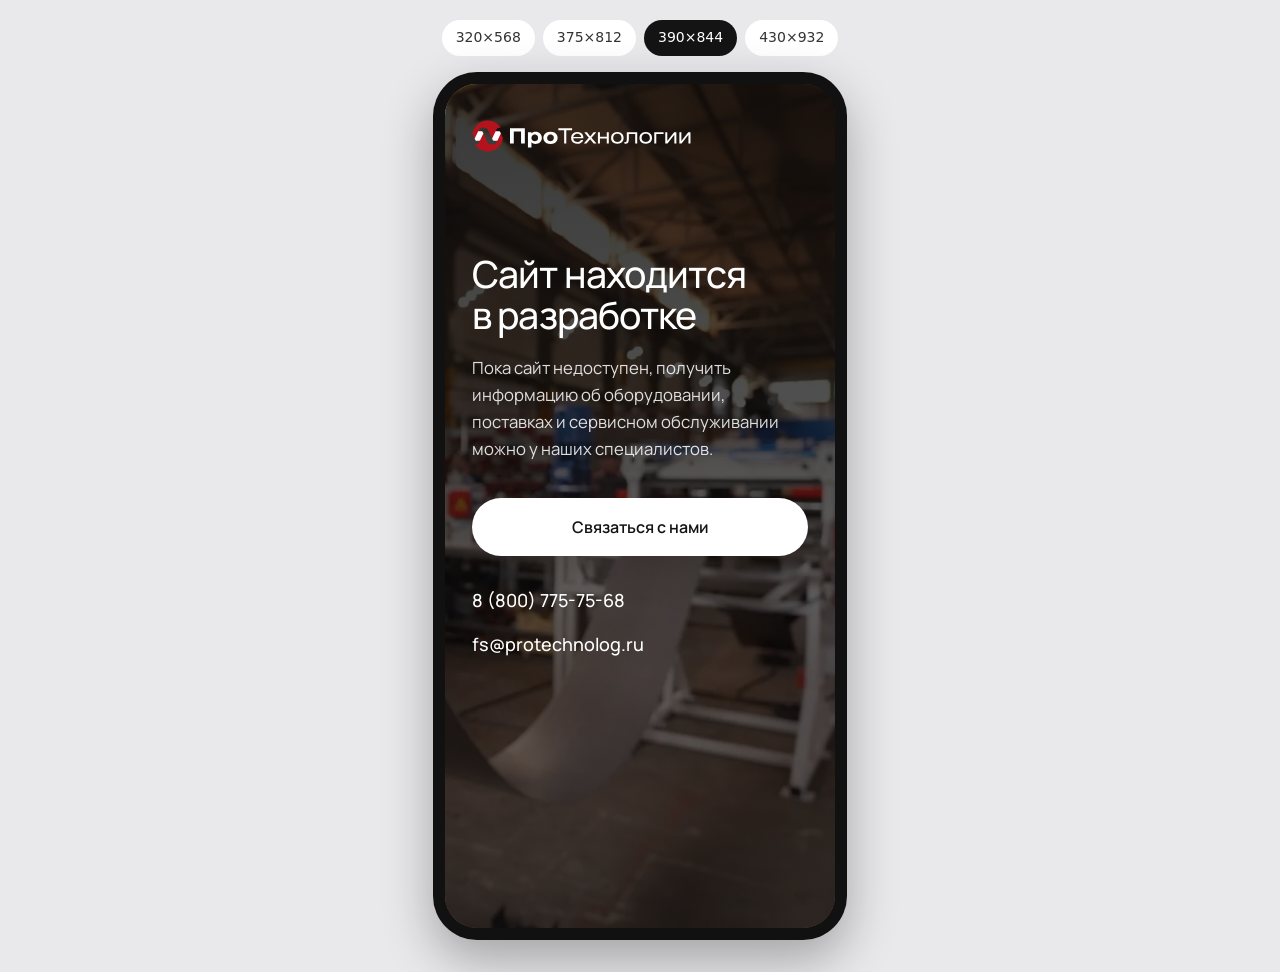
==== mobile/index.html @ e2b1e869 "Перенести сайт в корень репозитория для GitHub Pages Co-Authored-By: Claude Opus 5.5 <noreply@anthro" ====
<!DOCTYPE html>
<html lang="ru">
<head>
  <meta charset="utf-8">
  <meta name="viewport" content="width=device-width, initial-scale=1">
  <title>Мобильная версия FeedSystems</title>
  <meta name="robots" content="noindex, nofollow">
  <link rel="icon" href="../favicon.svg" type="image/svg+xml">
  <style>
    :root { --bg: #e9e9ec; --text: #333; --frame: #111; --chip: #fff; --chip-on: #141414; --chip-on-text: #fff; }
    @media (prefers-color-scheme: dark) {
      :root:not([data-theme="light"]) { --bg: #1c1c1e; --text: #ddd; --frame: #000; --chip: #2c2c2e; --chip-on: #fff; --chip-on-text: #141414; }
    }
    :root[data-theme="dark"] { --bg: #1c1c1e; --text: #ddd; --frame: #000; --chip: #2c2c2e; --chip-on: #fff; --chip-on-text: #141414; }
    * { box-sizing: border-box; }
    body { margin: 0; min-height: 100vh; background: var(--bg); color: var(--text);
      font: 14px/1.4 system-ui, -apple-system, "Segoe UI", Roboto, sans-serif;
      display: flex; flex-direction: column; align-items: center; gap: 16px; padding: 20px 16px 32px; }
    .sizes { display: flex; flex-wrap: wrap; justify-content: center; gap: 8px; }
    .sizes button { border: 0; border-radius: 999px; padding: 8px 14px; background: var(--chip); color: inherit; font: inherit; cursor: pointer; }
    .sizes button[aria-pressed="true"] { background: var(--chip-on); color: var(--chip-on-text); }
    .phone { padding: 12px; border-radius: 44px; background: var(--frame); box-shadow: 0 20px 50px rgba(0,0,0,.3); max-width: 100%; }
    iframe { display: block; border: 0; border-radius: 32px; background: #121212; max-width: 100%; }
  </style>
</head>
<body>
  <div class="sizes" role="group" aria-label="Размер экрана">
    <button type="button" data-w="320" data-h="568">320×568</button>
    <button type="button" data-w="375" data-h="812">375×812</button>
    <button type="button" data-w="390" data-h="844" aria-pressed="true">390×844</button>
    <button type="button" data-w="430" data-h="932">430×932</button>
  </div>
  <div class="phone">
    <iframe id="screen" src="../index.html" width="390" height="844" title="feedsystems.ru — мобильная версия"></iframe>
  </div>
  <script>
    const f = document.getElementById('screen');
    // Внешние сайты обычно запрещают открывать себя внутри рамки (iframe),
    // поэтому в предпросмотре открываем такие ссылки в новой вкладке.
    f.addEventListener('load', () => {
      f.contentDocument.querySelectorAll('a[href^="http"]').forEach(a => {
        a.target = '_blank';
        a.rel = 'noopener';
      });
    });
    document.querySelectorAll('.sizes button').forEach(b => b.addEventListener('click', () => {
      document.querySelectorAll('.sizes button').forEach(x => x.setAttribute('aria-pressed', x === b));
      f.width = b.dataset.w; f.height = b.dataset.h;
    }));
  </script>
</body>
</html>
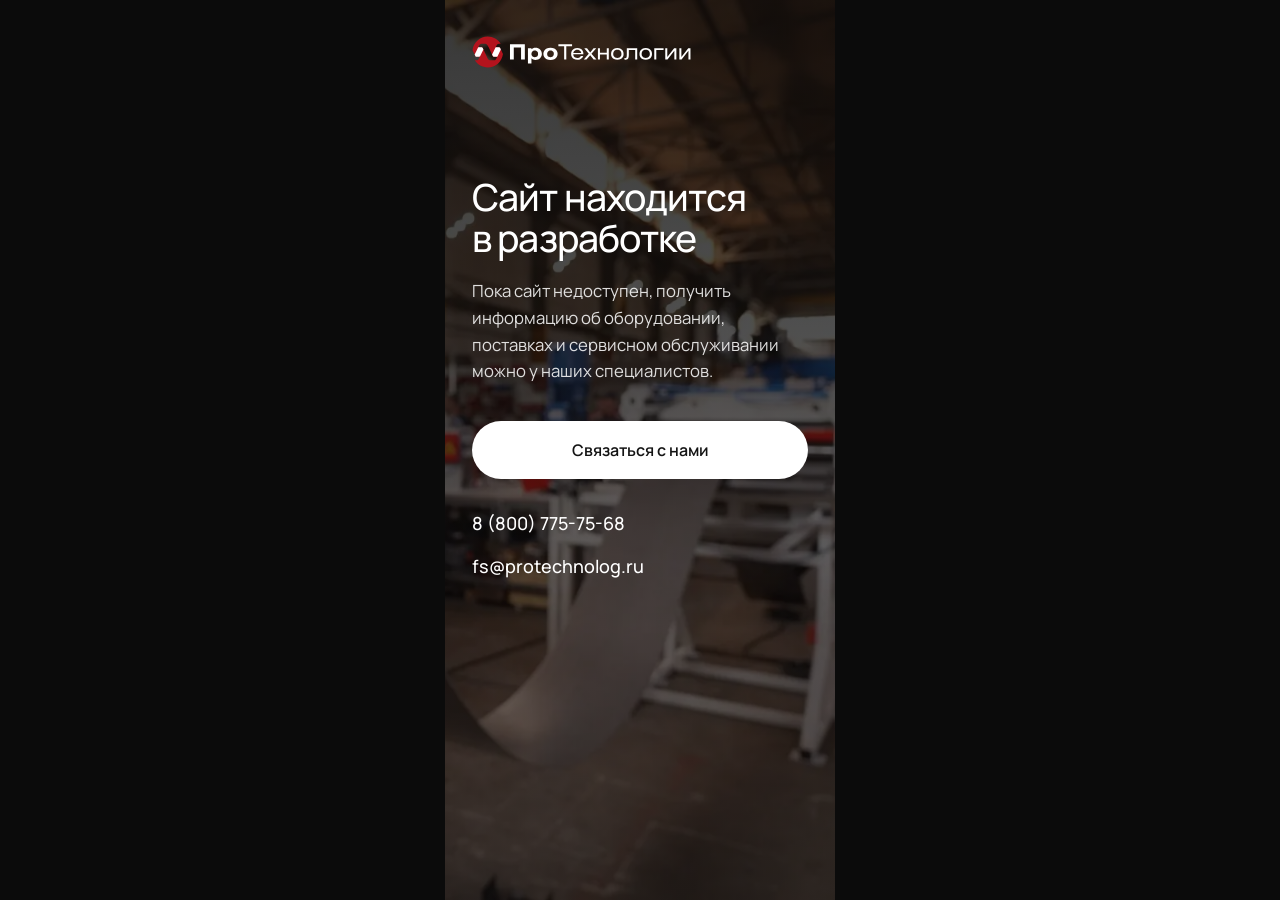
==== commit 395315f3: "Мобильная версия: полноэкранный просмотр без рамки и выбора размеров Co-Authored-By: Claude Opus 5.5" ====
--- a/mobile/index.html
+++ b/mobile/index.html
@@ -2,51 +2,35 @@
 <html lang="ru">
 <head>
   <meta charset="utf-8">
-  <meta name="viewport" content="width=device-width, initial-scale=1">
-  <title>Мобильная версия FeedSystems</title>
+  <meta name="viewport" content="width=device-width, initial-scale=1, viewport-fit=cover">
+  <title>Сайт в разработке — FeedSystems</title>
   <meta name="robots" content="noindex, nofollow">
-  <link rel="icon" href="../favicon.svg" type="image/svg+xml">
+  <link rel="icon" href="../favicon.ico?v=2" sizes="32x32">
+  <link rel="icon" href="../favicon.svg?v=2" type="image/svg+xml">
+  <link rel="apple-touch-icon" href="../apple-touch-icon.png?v=2">
   <style>
-    :root { --bg: #e9e9ec; --text: #333; --frame: #111; --chip: #fff; --chip-on: #141414; --chip-on-text: #fff; }
-    @media (prefers-color-scheme: dark) {
-      :root:not([data-theme="light"]) { --bg: #1c1c1e; --text: #ddd; --frame: #000; --chip: #2c2c2e; --chip-on: #fff; --chip-on-text: #141414; }
+    html, body { margin: 0; height: 100%; background: #0b0b0b; overflow: hidden; }
+    iframe {
+      display: block;
+      width: 100%;
+      max-width: 390px;
+      height: 100vh;
+      height: 100dvh;
+      margin: 0 auto;
+      border: 0;
+      background: #121212;
     }
-    :root[data-theme="dark"] { --bg: #1c1c1e; --text: #ddd; --frame: #000; --chip: #2c2c2e; --chip-on: #fff; --chip-on-text: #141414; }
-    * { box-sizing: border-box; }
-    body { margin: 0; min-height: 100vh; background: var(--bg); color: var(--text);
-      font: 14px/1.4 system-ui, -apple-system, "Segoe UI", Roboto, sans-serif;
-      display: flex; flex-direction: column; align-items: center; gap: 16px; padding: 20px 16px 32px; }
-    .sizes { display: flex; flex-wrap: wrap; justify-content: center; gap: 8px; }
-    .sizes button { border: 0; border-radius: 999px; padding: 8px 14px; background: var(--chip); color: inherit; font: inherit; cursor: pointer; }
-    .sizes button[aria-pressed="true"] { background: var(--chip-on); color: var(--chip-on-text); }
-    .phone { padding: 12px; border-radius: 44px; background: var(--frame); box-shadow: 0 20px 50px rgba(0,0,0,.3); max-width: 100%; }
-    iframe { display: block; border: 0; border-radius: 32px; background: #121212; max-width: 100%; }
   </style>
 </head>
 <body>
-  <div class="sizes" role="group" aria-label="Размер экрана">
-    <button type="button" data-w="320" data-h="568">320×568</button>
-    <button type="button" data-w="375" data-h="812">375×812</button>
-    <button type="button" data-w="390" data-h="844" aria-pressed="true">390×844</button>
-    <button type="button" data-w="430" data-h="932">430×932</button>
-  </div>
-  <div class="phone">
-    <iframe id="screen" src="../index.html" width="390" height="844" title="feedsystems.ru — мобильная версия"></iframe>
-  </div>
+  <iframe id="screen" src="../index.html" title="Сайт в разработке — FeedSystems"></iframe>
   <script>
+    // Внешние сайты обычно запрещают открывать себя внутри iframe,
+    // поэтому ссылки на них открываем на всё окно.
     const f = document.getElementById('screen');
-    // Внешние сайты обычно запрещают открывать себя внутри рамки (iframe),
-    // поэтому в предпросмотре открываем такие ссылки в новой вкладке.
     f.addEventListener('load', () => {
-      f.contentDocument.querySelectorAll('a[href^="http"]').forEach(a => {
-        a.target = '_blank';
-        a.rel = 'noopener';
-      });
+      f.contentDocument.querySelectorAll('a[href^="http"]').forEach(a => { a.target = '_top'; });
     });
-    document.querySelectorAll('.sizes button').forEach(b => b.addEventListener('click', () => {
-      document.querySelectorAll('.sizes button').forEach(x => x.setAttribute('aria-pressed', x === b));
-      f.width = b.dataset.w; f.height = b.dataset.h;
-    }));
   </script>
 </body>
 </html>
